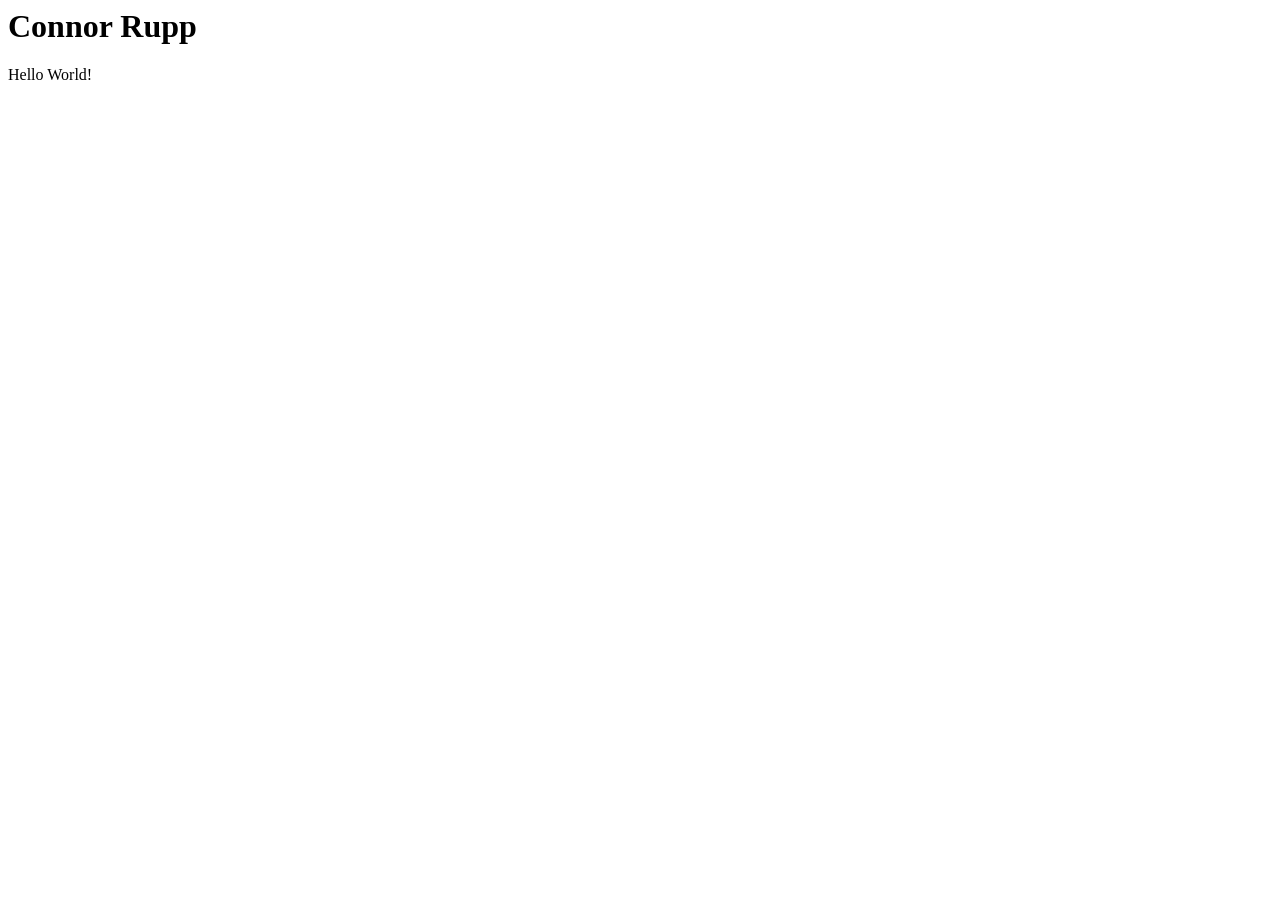
==== index.html @ 28451010 "Initialcommit" ====
<html lang="en">
    <head>
        <meta charset="UTF-8">
        <meta name="viewport" content="width=device-width, initial-scale=1.0">
        <title>Document</title>
    </head>
    <body>
        <h1>Connor Rupp</h1>
        <p>Hello World!</p>
    </body>
</html>
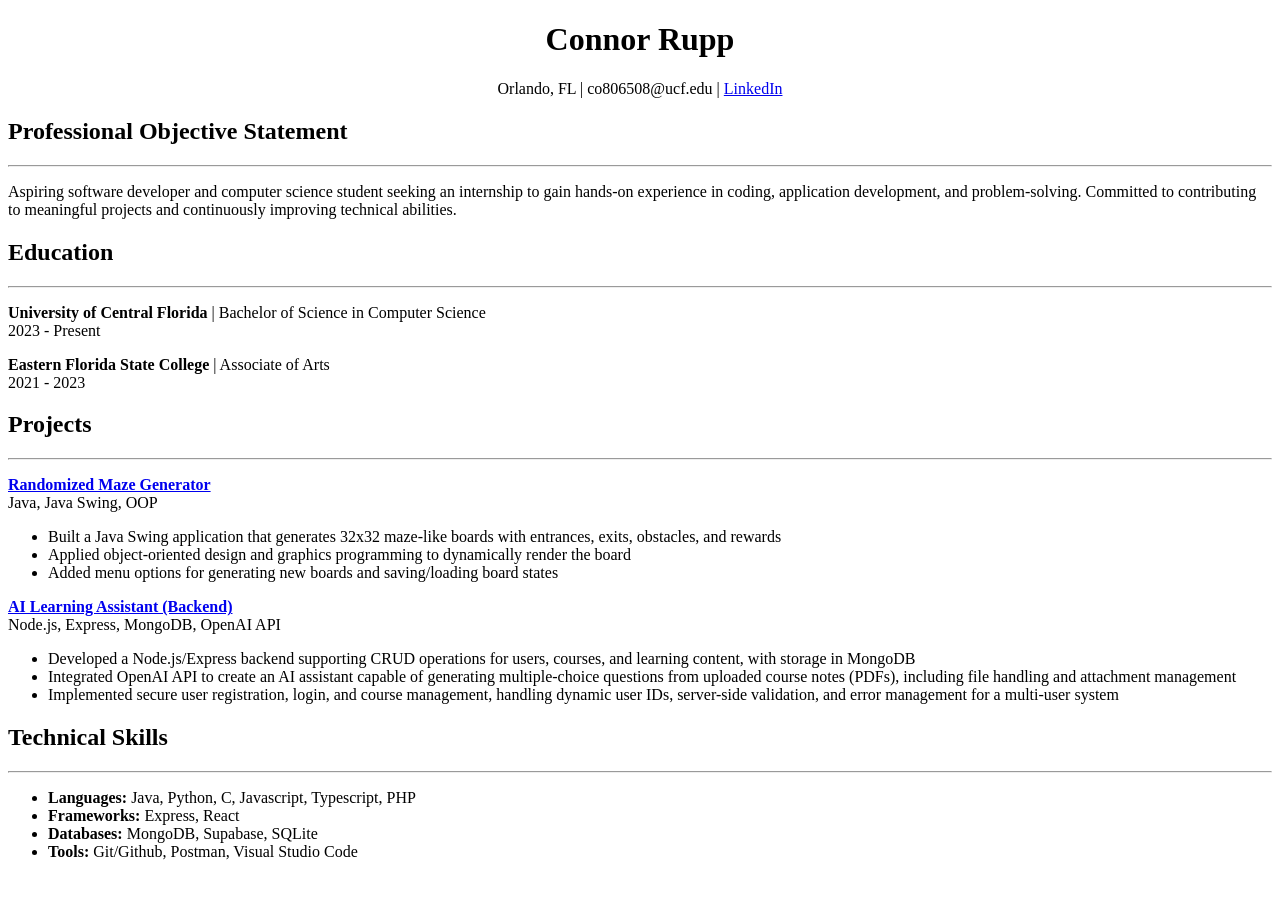
==== commit 337bd21a: "Resume" ====
--- a/index.html
+++ b/index.html
@@ -1,11 +1,75 @@
+<!DOCTYPE html>
 <html lang="en">
     <head>
         <meta charset="UTF-8">
         <meta name="viewport" content="width=device-width, initial-scale=1.0">
-        <title>Document</title>
+        <title>HTML Resume</title>
+        <style>
+            header {text-align: center;}
+        </style>
     </head>
     <body>
-        <h1>Connor Rupp</h1>
-        <p>Hello World!</p>
+        <header>
+            <h1>Connor Rupp</h1>
+            <p>
+                Orlando, FL | co806508@ucf.edu | <a href="www.linkedin.com/in/connor-rupp-8905ab18b">LinkedIn</a>
+            </p>
+        </header>
+
+        <main>
+            <section>
+                <h2>Professional Objective Statement</h2>
+                <hr>
+                <p>
+                    Aspiring software developer and computer science student seeking an internship to gain hands-on experience in coding, 
+                    application development, and problem-solving. Committed to contributing to meaningful projects and continuously 
+                    improving technical abilities.
+                </p>
+            </section>
+            <section>
+                <h2>Education</h2>
+                <hr>
+                <p>
+                    <strong>University of Central Florida </strong> | Bachelor of Science in Computer Science <br>
+                    2023 - Present
+                </p>
+                <p>
+                    <strong>Eastern Florida State College </strong> | Associate of Arts <br>
+                    2021 - 2023
+                </p>
+            </section>
+            <section>
+                <h2>Projects</h2>
+                <hr>
+                <p>
+                    <strong><a href="project1.html">Randomized Maze Generator</a></strong><br>
+                    Java, Java Swing, OOP<br>
+                    <ul>
+                        <li>Built a Java Swing application that generates 32x32 maze-like boards with entrances, exits, obstacles, and rewards</li>
+                        <li>Applied object-oriented design and graphics programming to dynamically render the board</li>
+                        <li>Added menu options for generating new boards and saving/loading board states</li>
+                    </ul>
+                </p>
+                <p>
+                    <strong><a href = "project2.html">AI Learning Assistant (Backend)</a></strong><br>
+                    Node.js, Express, MongoDB, OpenAI API<br>
+                    <ul>
+                        <li>Developed a Node.js/Express backend supporting CRUD operations for users, courses, and learning content, with storage in MongoDB</li>
+                        <li>Integrated OpenAI API to create an AI assistant capable of generating multiple-choice questions from uploaded course notes (PDFs), including file handling and attachment management</li>
+                        <li>Implemented secure user registration, login, and course management, handling dynamic user IDs, server-side validation, and error management for a multi-user system</li>
+                    </ul>
+                </p>
+            </section>
+            <section>
+                <h2>Technical Skills</h2>
+                <hr>
+                <ul>
+                    <li><strong>Languages: </strong> Java, Python, C, Javascript, Typescript, PHP</li>
+                    <li><strong>Frameworks: </strong> Express, React</li>
+                    <li><strong>Databases: </strong> MongoDB, Supabase, SQLite</li>
+                    <li><strong>Tools: </strong> Git/Github, Postman, Visual Studio Code</li>
+                </ul>
+            </section>
+        </main>
     </body>
 </html>
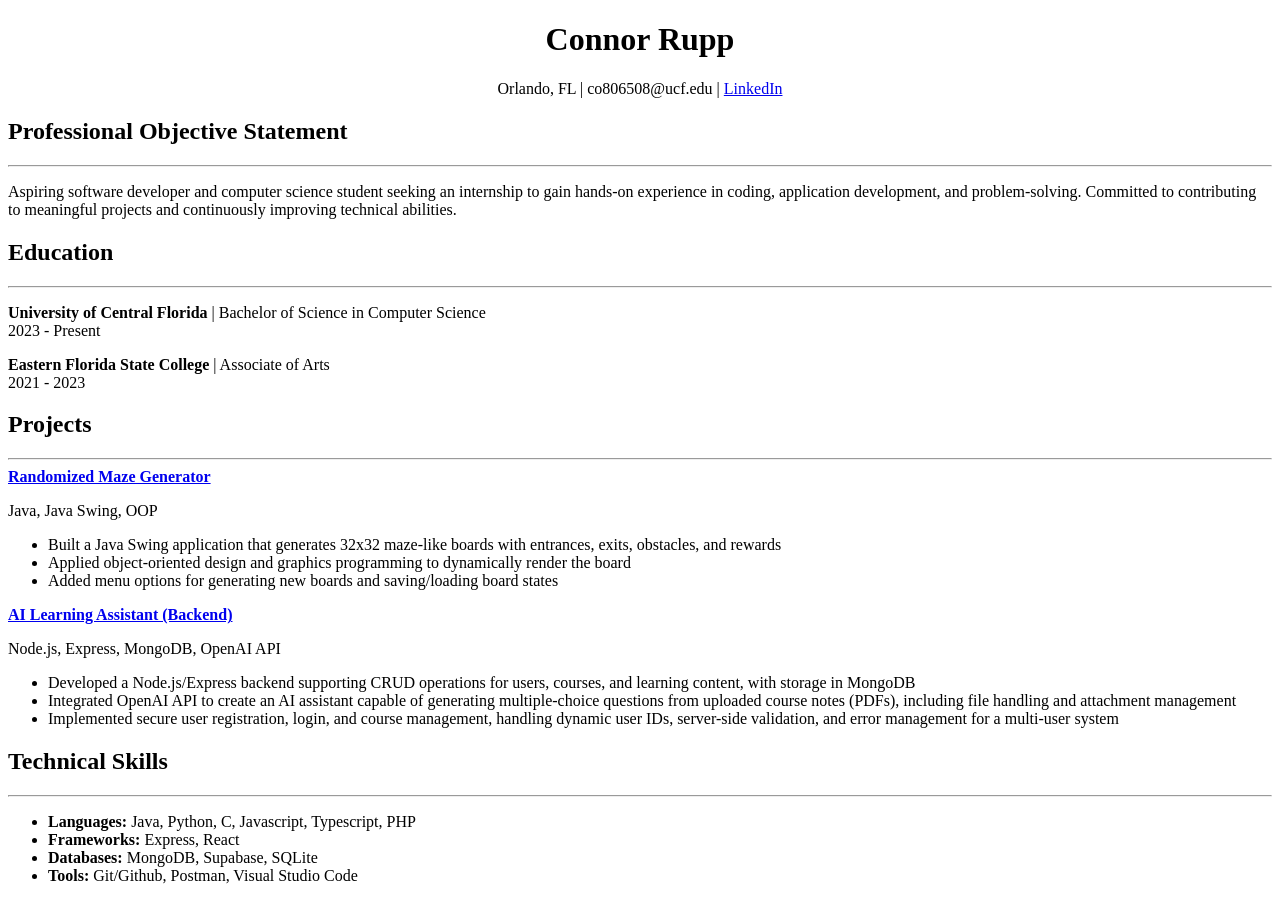
==== commit eb4c7f88: "quick fix" ====
--- a/index.html
+++ b/index.html
@@ -41,24 +41,20 @@
             <section>
                 <h2>Projects</h2>
                 <hr>
-                <p>
                     <strong><a href="project1.html">Randomized Maze Generator</a></strong><br>
-                    Java, Java Swing, OOP<br>
+                    <p>Java, Java Swing, OOP</p>
                     <ul>
                         <li>Built a Java Swing application that generates 32x32 maze-like boards with entrances, exits, obstacles, and rewards</li>
                         <li>Applied object-oriented design and graphics programming to dynamically render the board</li>
                         <li>Added menu options for generating new boards and saving/loading board states</li>
                     </ul>
-                </p>
-                <p>
                     <strong><a href = "project2.html">AI Learning Assistant (Backend)</a></strong><br>
-                    Node.js, Express, MongoDB, OpenAI API<br>
+                    <p>Node.js, Express, MongoDB, OpenAI API</p>
                     <ul>
                         <li>Developed a Node.js/Express backend supporting CRUD operations for users, courses, and learning content, with storage in MongoDB</li>
                         <li>Integrated OpenAI API to create an AI assistant capable of generating multiple-choice questions from uploaded course notes (PDFs), including file handling and attachment management</li>
                         <li>Implemented secure user registration, login, and course management, handling dynamic user IDs, server-side validation, and error management for a multi-user system</li>
                     </ul>
-                </p>
             </section>
             <section>
                 <h2>Technical Skills</h2>
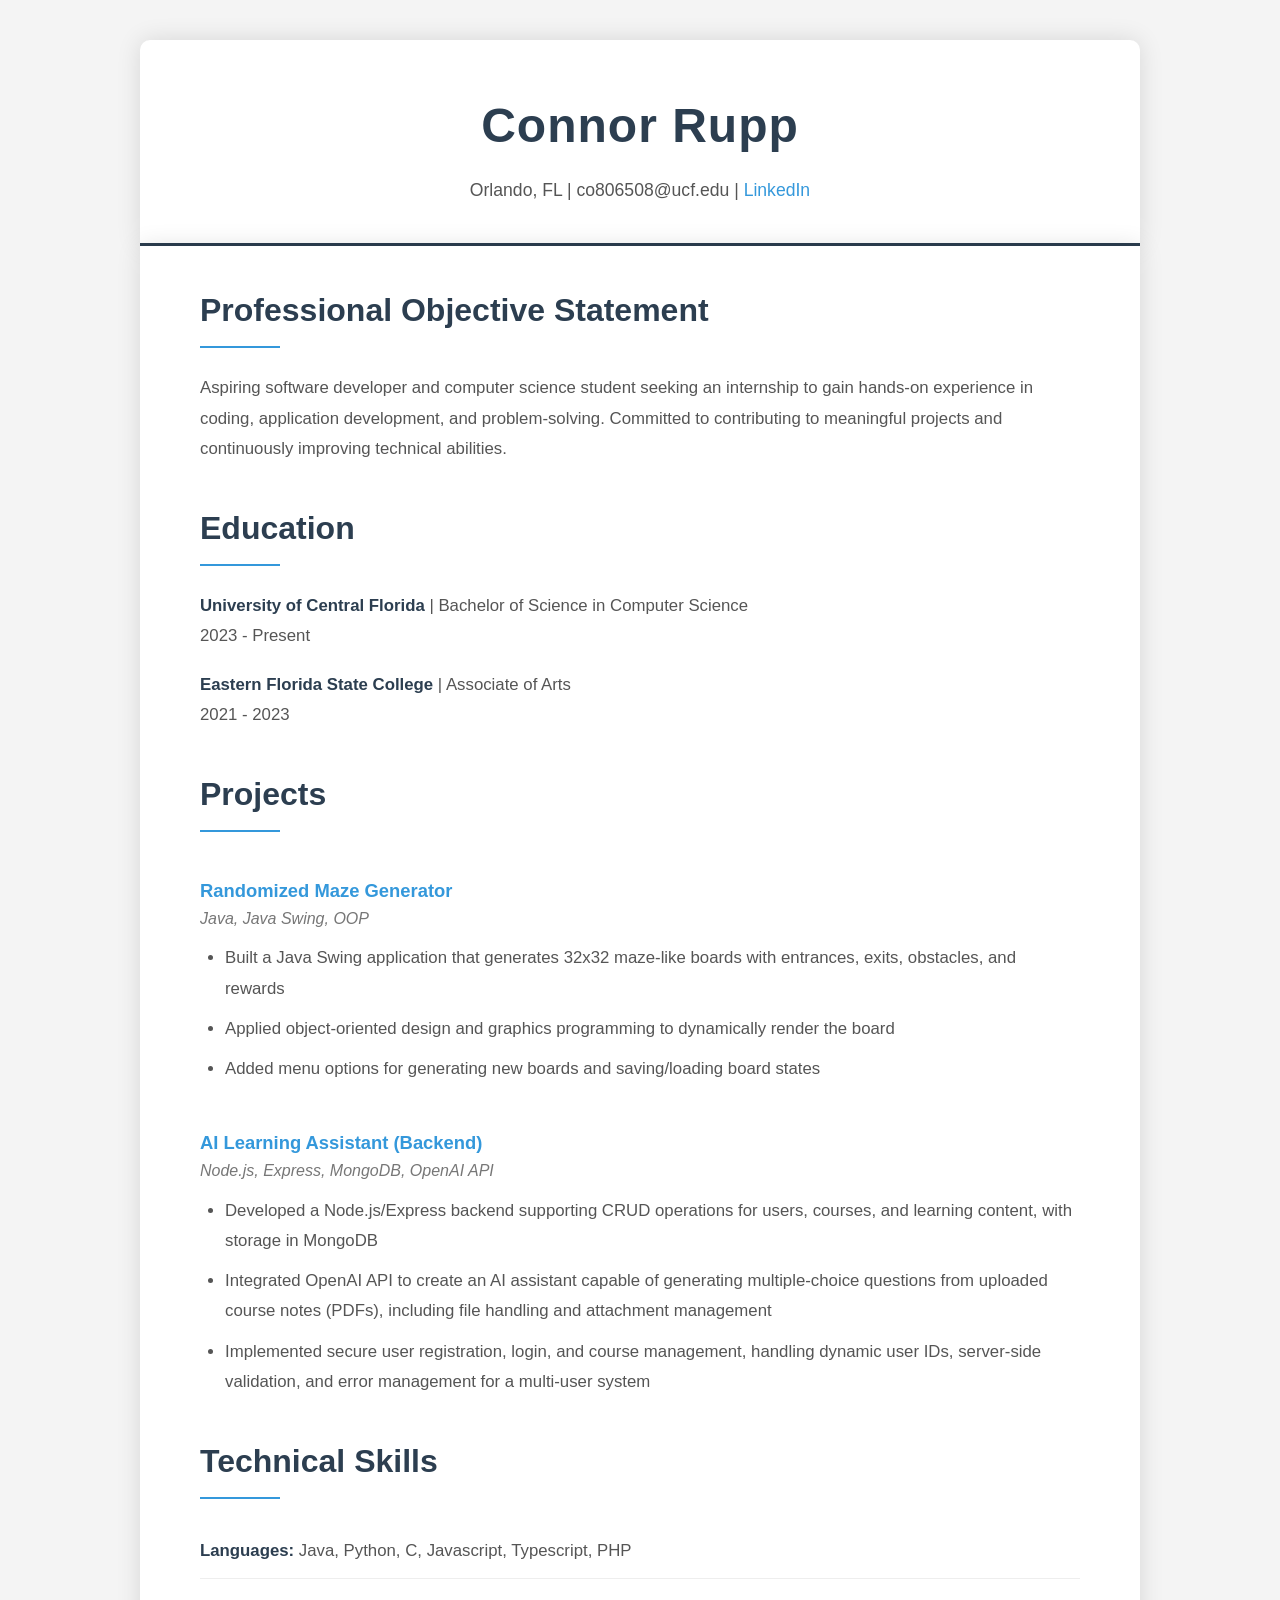
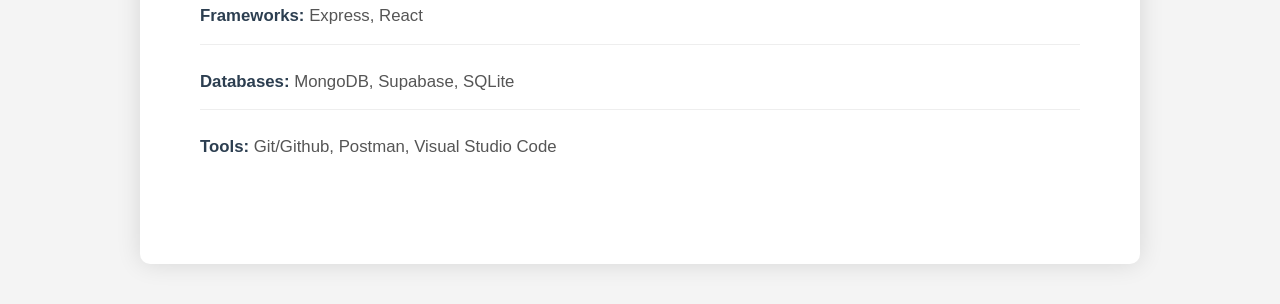
==== commit f248c262: "Resume CSS" ====
--- a/index.html
+++ b/index.html
@@ -4,9 +4,7 @@
         <meta charset="UTF-8">
         <meta name="viewport" content="width=device-width, initial-scale=1.0">
         <title>HTML Resume</title>
-        <style>
-            header {text-align: center;}
-        </style>
+        <link rel="stylesheet" href="resume_css.css">
     </head>
     <body>
         <header>
--- a/resume_css.css
+++ b/resume_css.css
@@ -0,0 +1,266 @@
+* {
+    margin: 0;
+    padding: 0;
+    box-sizing: border-box;
+}
+
+body {
+    font-family: 'Segoe UI', Tahoma, Geneva, Verdana, sans-serif;
+    line-height: 1.5;
+    color: #333;
+    background-color: #f4f4f4;
+}
+
+header {
+    text-align: center;
+    border-bottom: 3px solid #2c3e50;
+}
+
+header h1 {
+    color: #2c3e50;
+    font-weight: 700;
+    letter-spacing: 1px;
+}
+
+header p {
+    color: #555;
+}
+
+header a {
+    color: #3498db;
+    text-decoration: none;
+    transition: color 0.3s ease;
+}
+
+header a:hover {
+    color: #2980b9;
+    text-decoration: underline;
+}
+
+section h2 {
+    color: #2c3e50;
+    font-weight: 600;
+}
+
+section hr {
+    border: none;
+    border-top: 2px solid #3498db;
+}
+
+section p {
+    color: #555;
+}
+
+section strong {
+    color: #2c3e50;
+    font-weight: 600;
+}
+
+section a {
+    color: #3498db;
+    text-decoration: none;
+    font-weight: 600;
+    transition: color 0.3s ease;
+}
+
+section a:hover {
+    color: #2980b9;
+    text-decoration: underline;
+}
+
+ul li {
+    color: #555;
+}
+
+section > strong {
+    display: inline-block;
+}
+
+section > p:has(+ ul) {
+    color: #777;
+    font-style: italic;
+}
+
+section p br {
+    line-height: 2;
+}
+
+section:last-of-type ul {
+    list-style-type: none;
+}
+
+section:last-of-type ul li {
+    border-bottom: 1px solid #eee;
+}
+
+section:last-of-type ul li:last-child {
+    border-bottom: none;
+}
+
+@media (max-width: 768px) {
+    body {
+        padding: 10px;
+    }
+    
+    header,
+    main {
+        background-color: #fff;
+        padding: 20px 15px;
+        margin-bottom: 10px;
+        box-shadow: 0 2px 8px rgba(0, 0, 0, 0.1);
+        border-radius: 4px;
+    }
+    
+    header {
+        padding-bottom: 20px;
+        margin-bottom: 15px;
+    }
+    
+    header h1 {
+        font-size: 1.75em;
+        margin-bottom: 10px;
+    }
+    
+    header p {
+        font-size: 0.85em;
+        line-height: 1.8;
+        word-wrap: break-word;
+    }
+    
+    section {
+        margin-bottom: 25px;
+    }
+    
+    section h2 {
+        font-size: 1.4em;
+        margin-bottom: 8px;
+    }
+    
+    section hr {
+        width: 50px;
+        margin-bottom: 15px;
+    }
+    
+    section p {
+        margin-bottom: 12px;
+        font-size: 0.95em;
+        text-align: justify;
+    }
+    
+    section > strong {
+        margin-top: 12px;
+        font-size: 1.05em;
+    }
+    
+    section > p:has(+ ul) {
+        margin-bottom: 6px;
+        font-size: 0.9em;
+    }
+    
+    ul {
+        margin-left: 18px;
+        margin-bottom: 15px;
+    }
+    
+    ul li {
+        margin-bottom: 6px;
+        line-height: 1.6;
+        font-size: 0.9em;
+    }
+    
+    section:last-of-type ul {
+        margin-left: 0;
+    }
+    
+    section:last-of-type ul li {
+        padding: 6px 0;
+        font-size: 0.9em;
+    }
+}
+
+@media (min-width: 769px) {
+    body {
+        padding: 40px;
+    }
+    
+    header,
+    main {
+        max-width: 1000px;
+        margin: 0 auto;
+        background-color: #fff;
+        box-shadow: 0 0 25px rgba(0, 0, 0, 0.12);
+        border-radius: 10px;
+    }
+    
+    header {
+        padding: 50px 60px 40px 60px;
+        margin-bottom: 0;
+        border-bottom-left-radius: 0;
+        border-bottom-right-radius: 0;
+    }
+    
+    header h1 {
+        font-size: 3em;
+        margin-bottom: 15px;
+    }
+    
+    header p {
+        font-size: 1.1em;
+    }
+    
+    main {
+        padding: 40px 60px 50px 60px;
+        border-top-left-radius: 0;
+        border-top-right-radius: 0;
+    }
+    
+    section {
+        margin-bottom: 40px;
+    }
+    
+    section h2 {
+        font-size: 2em;
+        margin-bottom: 12px;
+    }
+    
+    section hr {
+        width: 80px;
+        margin-bottom: 25px;
+    }
+    
+    section p {
+        margin-bottom: 18px;
+        font-size: 1.05em;
+        line-height: 1.8;
+    }
+    
+    section > strong {
+        margin-top: 20px;
+        font-size: 1.15em;
+    }
+    
+    section > p:has(+ ul) {
+        margin-bottom: 10px;
+        font-size: 1em;
+    }
+    
+    ul {
+        margin-left: 25px;
+        margin-bottom: 25px;
+    }
+    
+    ul li {
+        margin-bottom: 10px;
+        line-height: 1.8;
+        font-size: 1.05em;
+    }
+    
+    section:last-of-type ul {
+        margin-left: 0;
+    }
+    
+    section:last-of-type ul li {
+        padding: 12px 0;
+        font-size: 1.05em;
+    }
+}
